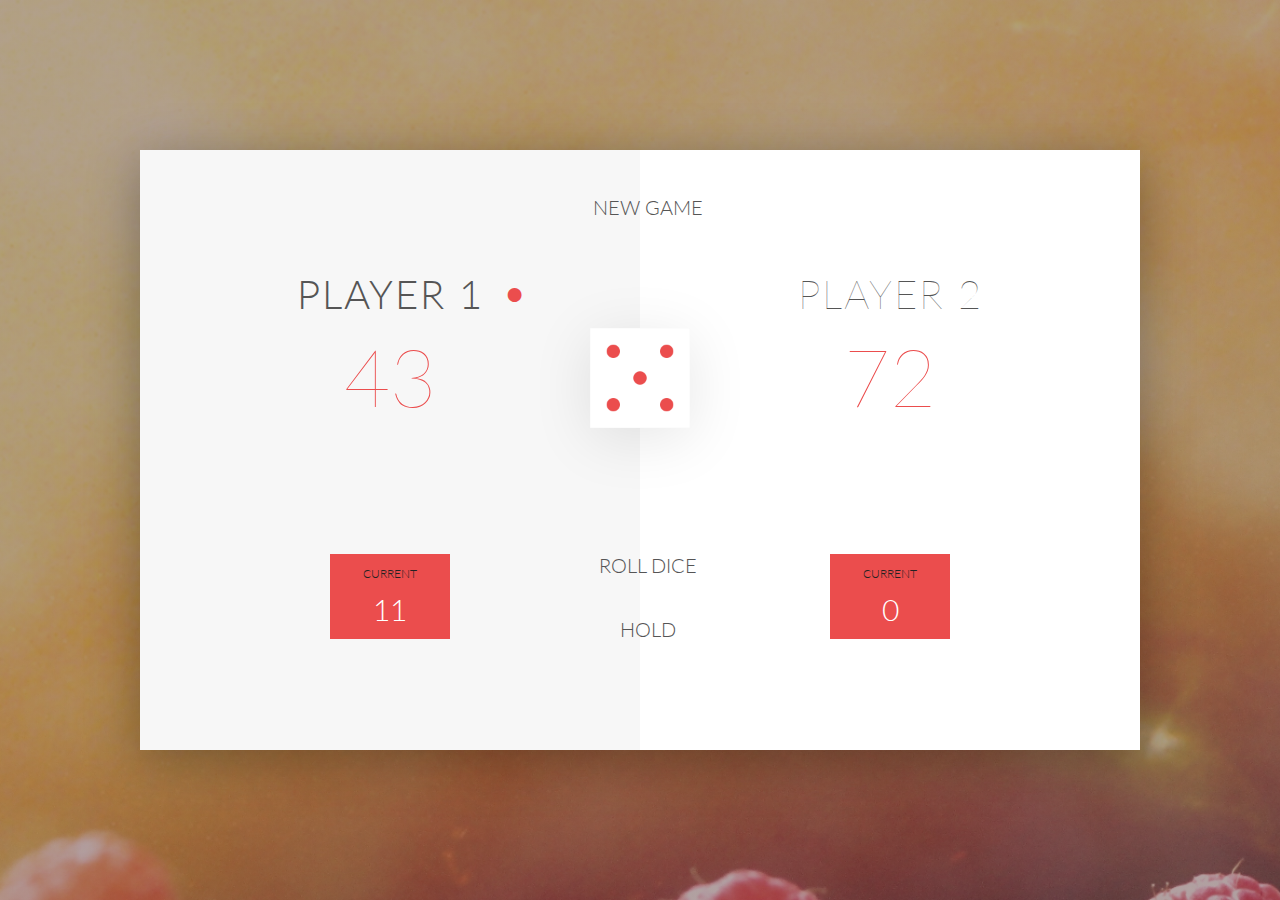
==== ejercicios/4-DOM-pig-game/index.html @ eeb8ff23 "til 26" ====
<!DOCTYPE html>
<html lang="en">
    <head>
        <meta charset="UTF-8">
        <link href="https://fonts.googleapis.com/css?family=Lato:100,300,600" rel="stylesheet" type="text/css">
        <link href="http://code.ionicframework.com/ionicons/2.0.1/css/ionicons.min.css" rel="stylesheet" type="text/css">
        <link type="text/css" rel="stylesheet" href="style.css">
        
        <title>Pig Game</title>
    </head>

    <body>
        <div class="wrapper clearfix">
            <div class="player-0-panel active">
                <div class="player-name" id="name-0">Player 1</div>
                <div class="player-score" id="score-0">43</div>
                <div class="player-current-box">
                    <div class="player-current-label">Current</div>
                    <div class="player-current-score" id="current-0">11</div>
                </div>
            </div>
            
            <div class="player-1-panel">
                <div class="player-name" id="name-1">Player 2</div>
                <div class="player-score" id="score-1">72</div>
                <div class="player-current-box">
                    <div class="player-current-label">Current</div>
                    <div class="player-current-score" id="current-1">0</div>
                </div>
            </div>
            
            <button class="btn-new"><i class="ion-ios-plus-outline"></i>New game</button>
            <button class="btn-roll"><i class="ion-ios-loop"></i>Roll dice</button>
            <button class="btn-hold"><i class="ion-ios-download-outline"></i>Hold</button>
            
            <img src="dice-5.png" alt="Dice" class="dice">
        </div>
        
        <script src="app.js"></script>
    </body>
</html>
---- ejercicios/4-DOM-pig-game/style.css ----
/**********************************************
*** GENERAL
**********************************************/

* {
    margin: 0;
    padding: 0;
    box-sizing: border-box;
    
}

.clearfix::after {
    content: "";
    display: table;
    clear: both;
}

body {
    background-image: linear-gradient(rgba(62, 20, 20, 0.4), rgba(62, 20, 20, 0.4)), url(back.jpg);
    background-size: cover;
    background-position: center;
    font-family: Lato;
    font-weight: 300;
    position: relative;
    height: 100vh;
    color: #555;
}

.wrapper {
    width: 1000px;
    position: absolute;
    top: 50%;
    left: 50%;
    transform: translate(-50%, -50%);
    background-color: #fff;
    box-shadow: 0px 10px 50px rgba(0, 0, 0, 0.3);
    overflow: hidden;
}

.player-0-panel,
.player-1-panel {
    width: 50%;
    float: left;
    height: 600px;
    padding: 100px;
}



/**********************************************
*** PLAYERS
**********************************************/

.player-name {
    font-size: 40px;
    text-align: center;
    text-transform: uppercase;
    letter-spacing: 2px;
    font-weight: 100;
    margin-top: 20px;
    margin-bottom: 10px;
    position: relative;
}

.player-score {
    text-align: center;
    font-size: 80px;
    font-weight: 100;
    color: #EB4D4D;
    margin-bottom: 130px;
}

.active { background-color: #f7f7f7; }
.active .player-name { font-weight: 300; }

.active .player-name::after {
    content: "\2022";
    font-size: 47px;
    position: absolute;
    color: #EB4D4D;
    top: -7px;
    right: 10px;
    
}

.player-current-box {
    background-color: #EB4D4D;
    color: #fff;
    width: 40%;
    margin: 0 auto;
    padding: 12px;
    text-align: center;
}

.player-current-label {
    text-transform: uppercase;
    margin-bottom: 10px;
    font-size: 12px;
    color: #222;
}

.player-current-score {
    font-size: 30px;
}

button {
    position: absolute;
    width: 200px;
    left: 50%;
    transform: translateX(-50%);
    color: #555;
    background: none;
    border: none;
    font-family: Lato;
    font-size: 20px;
    text-transform: uppercase;
    cursor: pointer;
    font-weight: 300;
    transition: background-color 0.3s, color 0.3s;
}

button:hover { font-weight: 600; }
button:hover i { margin-right: 20px; }

button:focus {
    outline: none;
}

i {
    color: #EB4D4D;
    display: inline-block;
    margin-right: 15px;
    font-size: 32px;
    line-height: 1;
    vertical-align: text-top;
    margin-top: -4px;
    transition: margin 0.3s;
}

.btn-new { top: 45px;}
.btn-roll { top: 403px;}
.btn-hold { top: 467px;}

.dice {
    position: absolute;
    left: 50%;
    top: 178px;
    transform: translateX(-50%);
    height: 100px;
    box-shadow: 0px 10px 60px rgba(0, 0, 0, 0.10);
}

.winner { background-color: #f7f7f7; }
.winner .player-name { font-weight: 300; color: #EB4D4D; }
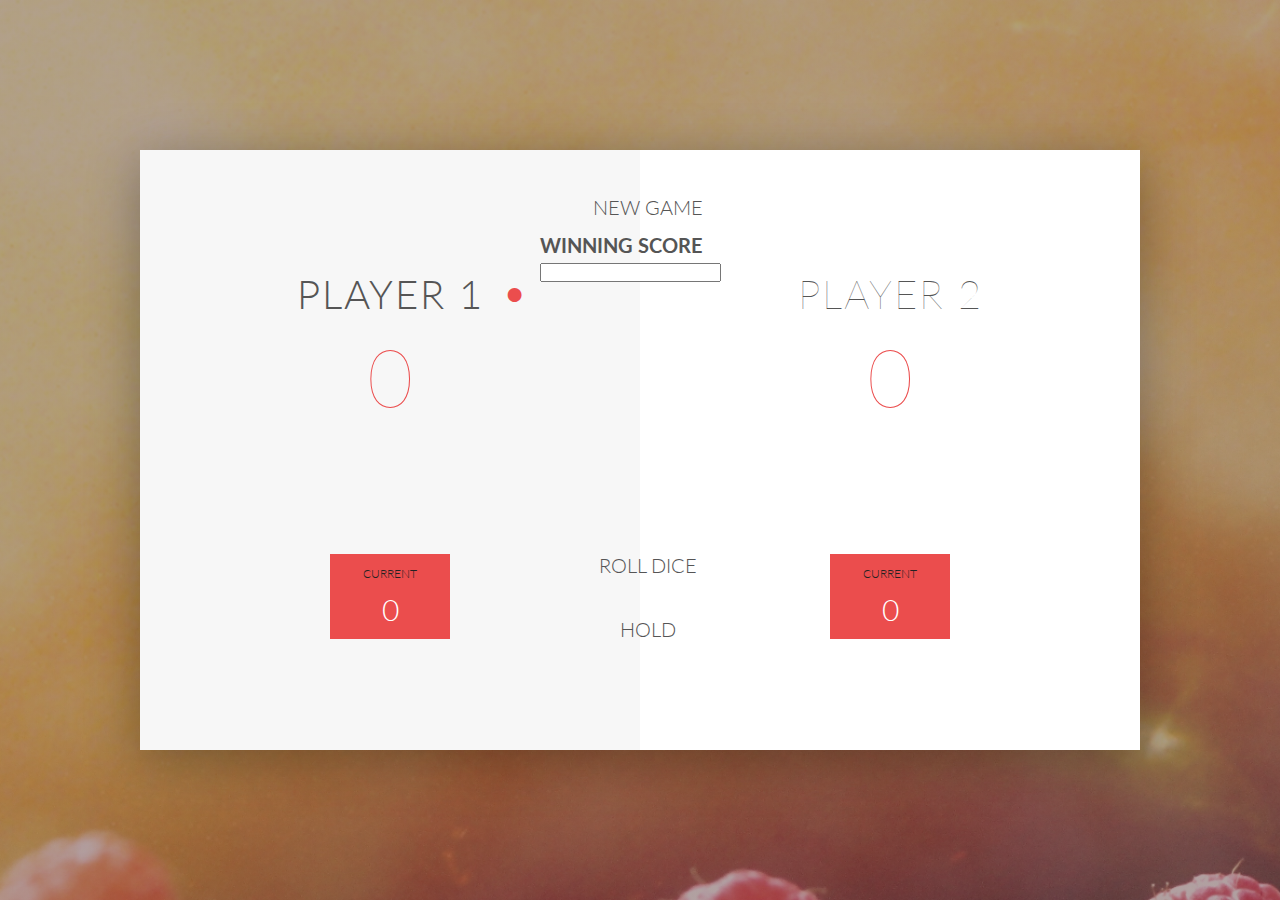
==== commit cd07269c: "Working on challenge 6" ====
--- a/ejercicios/4-DOM-pig-game/index.html
+++ b/ejercicios/4-DOM-pig-game/index.html
@@ -30,6 +30,7 @@
             </div>
             
             <button class="btn-new"><i class="ion-ios-plus-outline"></i>New game</button>
+            <div id="wScore"><h4>Winning Score</h4><input type="text" id="finalScore"></div>
             <button class="btn-roll"><i class="ion-ios-loop"></i>Roll dice</button>
             <button class="btn-hold"><i class="ion-ios-download-outline"></i>Hold</button>
             
--- a/ejercicios/4-DOM-pig-game/style.css
+++ b/ejercicios/4-DOM-pig-game/style.css
@@ -119,6 +119,18 @@
     transition: background-color 0.3s, color 0.3s;
 }
 
+#wScore {
+    position: absolute;
+    width: 200px;
+    left: 50%;
+    bottom: 78%;
+    transform: translateX(-50%);
+    font-family: Lato;
+    font-size: 20px;
+    text-transform: uppercase;
+    font-weight: 300;
+}
+
 button:hover { font-weight: 600; }
 button:hover i { margin-right: 20px; }
 
@@ -150,5 +162,6 @@
     box-shadow: 0px 10px 60px rgba(0, 0, 0, 0.10);
 }
 
+
 .winner { background-color: #f7f7f7; }
 .winner .player-name { font-weight: 300; color: #EB4D4D; }